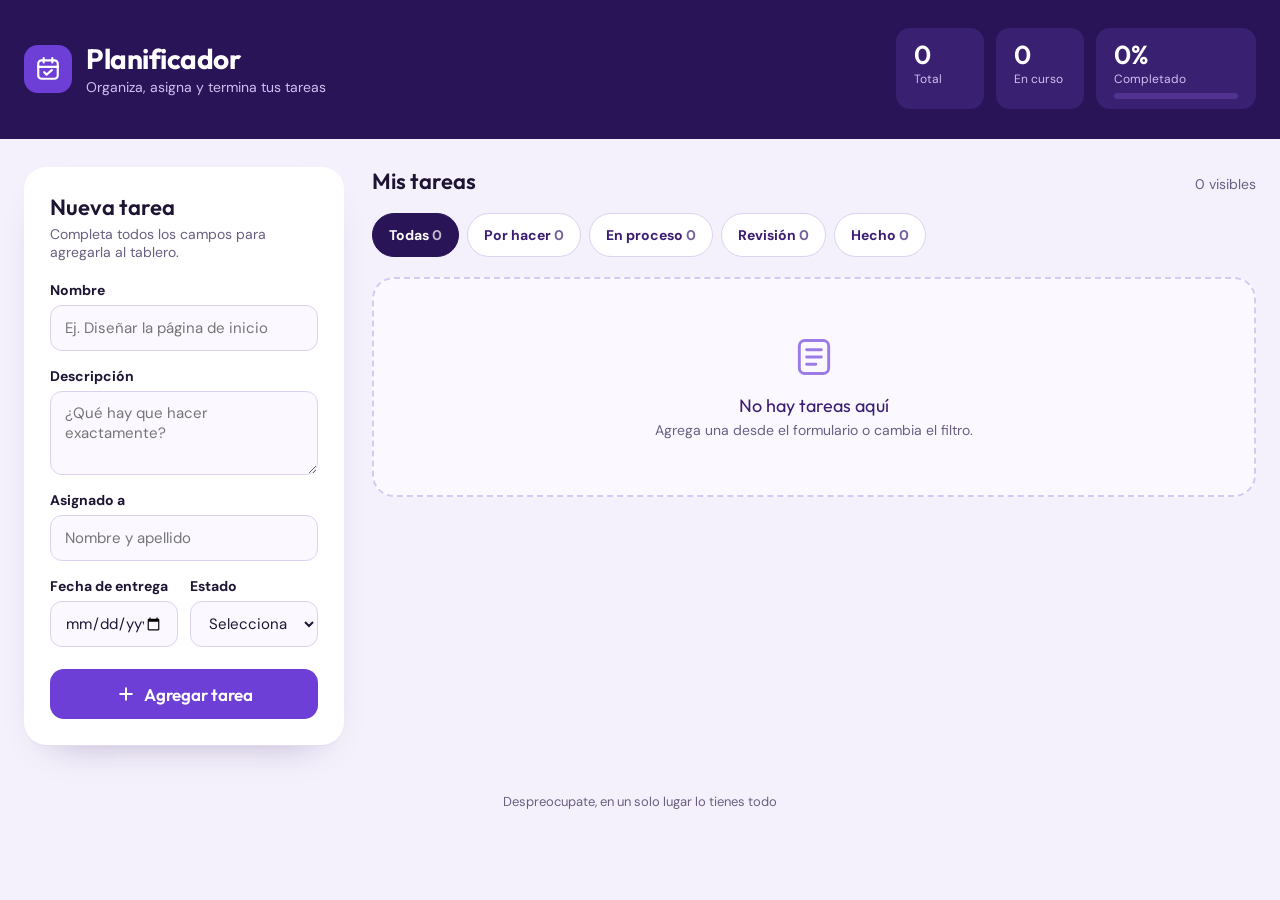
==== index.html @ f37294c6 "Initial commit: Planner" ====
<!DOCTYPE html>
<html lang="es">
<head>
  <meta charset="UTF-8">
  <meta name="viewport" content="width=device-width, initial-scale=1.0">
  <title>Planificador de Tareas</title>
  <link rel="preconnect" href="https://fonts.googleapis.com">
  <link rel="preconnect" href="https://fonts.gstatic.com" crossorigin>
  <link rel="stylesheet" href="https://fonts.googleapis.com/css2?family=Outfit:wght@500;600;700&family=DM+Sans:wght@400;500;700&display=swap">
  <link rel="stylesheet" href="css/styles.css">
</head>
<body>

  <header class="app-header">
    <div class="header-inner">
      <div class="brand">
        <div class="brand-logo" aria-hidden="true">
          <svg width="26" height="26" viewBox="0 0 24 24" fill="none" stroke="currentColor" stroke-width="2" stroke-linecap="round" stroke-linejoin="round"><rect x="3" y="4" width="18" height="17" rx="3"/><path d="M8 2v4M16 2v4M3 10h18"/><path d="M8.5 15l2.2 2.2L15.5 13"/></svg>
        </div>
        <div>
          <h1 class="brand-title">Planificador</h1>
          <p class="brand-subtitle">Organiza, asigna y termina tus tareas</p>
        </div>
      </div>

      <div class="stats" aria-live="polite">
        <div class="stat">
          <div class="stat-value" id="statTotal">0</div>
          <div class="stat-label">Total</div>
        </div>
        <div class="stat">
          <div class="stat-value" id="statActive">0</div>
          <div class="stat-label">En curso</div>
        </div>
        <div class="stat stat-wide">
          <div class="stat-value" id="statPercent">0%</div>
          <div class="stat-label">Completado</div>
          <div class="progress-track"><div class="progress-bar" id="progressBar"></div></div>
        </div>
      </div>
    </div>
  </header>

  <main class="layout">

    <!-- Formulario para crear tareas -->
    <section class="panel form-panel" aria-labelledby="formTitle">
      <h2 class="panel-title" id="formTitle">Nueva tarea</h2>
      <p class="panel-hint">Completa todos los campos para agregarla al tablero.</p>

      <div class="form-alert" id="formErrors" role="alert" hidden></div>

      <form id="taskForm" novalidate>
        <div class="field">
          <label for="taskName">Nombre</label>
          <input class="input" type="text" id="taskName" name="taskName" placeholder="Ej. Diseñar la página de inicio" required>
          <small class="field-error" id="taskNameError"></small>
        </div>

        <div class="field">
          <label for="taskDescription">Descripción</label>
          <textarea class="input" id="taskDescription" name="taskDescription" rows="3" placeholder="¿Qué hay que hacer exactamente?" required></textarea>
          <small class="field-error" id="taskDescriptionError"></small>
        </div>

        <div class="field">
          <label for="taskAssignee">Asignado a</label>
          <input class="input" type="text" id="taskAssignee" name="taskAssignee" placeholder="Nombre y apellido" required>
          <small class="field-error" id="taskAssigneeError"></small>
        </div>

        <div class="field-row">
          <div class="field">
            <label for="taskDueDate">Fecha de entrega</label>
            <input class="input" type="date" id="taskDueDate" name="taskDueDate" required>
            <small class="field-error" id="taskDueDateError"></small>
          </div>

          <div class="field">
            <label for="taskStatus">Estado</label>
            <select class="input" id="taskStatus" name="taskStatus" required>
              <option value="">Selecciona…</option>
              <option value="POR HACER">Por hacer</option>
              <option value="EN PROCESO">En proceso</option>
              <option value="REVISIÓN">Revisión</option>
              <option value="HECHO">Hecho</option>
            </select>
            <small class="field-error" id="taskStatusError"></small>
          </div>
        </div>

        <button type="submit" class="btn btn-primary">
          <svg width="20" height="20" viewBox="0 0 24 24" fill="none" stroke="currentColor" stroke-width="2.4" stroke-linecap="round" aria-hidden="true"><path d="M12 5v14M5 12h14"/></svg>
          Agregar tarea
        </button>
      </form>
    </section>

    <!-- Lista de tareas -->
    <section class="board" aria-labelledby="boardTitle">
      <div class="board-head">
        <h2 class="panel-title" id="boardTitle">Mis tareas</h2>
        <span class="board-count"><span id="visibleCount">0</span> visibles</span>
      </div>

      <div class="filters" id="filters">
        <button type="button" class="chip is-active" data-filter="TODAS" aria-pressed="true">Todas <span class="chip-count" data-count="TODAS">0</span></button>
        <button type="button" class="chip" data-filter="POR HACER" aria-pressed="false">Por hacer <span class="chip-count" data-count="POR HACER">0</span></button>
        <button type="button" class="chip" data-filter="EN PROCESO" aria-pressed="false">En proceso <span class="chip-count" data-count="EN PROCESO">0</span></button>
        <button type="button" class="chip" data-filter="REVISIÓN" aria-pressed="false">Revisión <span class="chip-count" data-count="REVISIÓN">0</span></button>
        <button type="button" class="chip" data-filter="HECHO" aria-pressed="false">Hecho <span class="chip-count" data-count="HECHO">0</span></button>
      </div>

      <div class="empty-state" id="emptyState">
        <svg width="44" height="44" viewBox="0 0 24 24" fill="none" stroke="currentColor" stroke-width="1.6" stroke-linecap="round" stroke-linejoin="round" aria-hidden="true"><rect x="4" y="3" width="16" height="18" rx="3"/><path d="M8 8h8M8 12h8M8 16h5"/></svg>
        <p class="empty-title">No hay tareas aquí</p>
        <p>Agrega una desde el formulario o cambia el filtro.</p>
      </div>

      <!-- Aquí se agregan las tarjetas de las tareas -->
      <div class="tasks-grid" id="tasksContainer"></div>
    </section>
  </main>

  <footer class="app-footer">Despreocupate, en un solo lugar lo tienes todo</footer>

  <script src="js/taskManager.js"></script>
  <script src="js/app.js"></script>
</body>
</html>
---- css/styles.css ----
/* ---------- Colores y medidas ---------- */
:root {
  --ink: #1E1433;
  --ink-body: #554A6E;
  --ink-soft: #6A5F82;
  --purple-950: #2A1458;
  --purple-900: #3B1E73;
  --purple-850: #3A2070;
  --purple-700: #5528B8;
  --purple-600: #6D3FD6;
  --purple-300: #B79BF5;
  --purple-200: #DCD2F0;
  --purple-100: #E7DEFB;
  --lilac-bg: #F5F1FC;
  --paper: #FBF9FF;
  --line: #E4DCF5;
  --line-soft: #EFE9FA;
  --danger: #A1122E;
  --danger-line: #D33C5C;
  --danger-bg: #FDECEF;

  --radius: 22px;
  --font-display: 'Outfit', system-ui, sans-serif;
  --font-body: 'DM Sans', system-ui, sans-serif;
}

* { box-sizing: border-box; }

body {
  margin: 0;
  min-height: 100vh;
  background: var(--lilac-bg);
  color: var(--ink);
  font-family: var(--font-body);
}

[hidden] { display: none !important; }

.sr-only {
  position: absolute;
  width: 1px;
  height: 1px;
  overflow: hidden;
  clip: rect(0 0 0 0);
  white-space: nowrap;
}

/* ---------- Encabezado ---------- */
.app-header {
  padding: 28px 24px 30px;
  background: var(--purple-950);
  color: #FFFFFF;
}

.header-inner {
  max-width: 1280px;
  margin: 0 auto;
  display: flex;
  flex-wrap: wrap;
  align-items: center;
  justify-content: space-between;
  gap: 24px;
}

.brand { display: flex; align-items: center; gap: 14px; }

.brand-logo {
  width: 48px;
  height: 48px;
  border-radius: 14px;
  background: var(--purple-600);
  display: flex;
  align-items: center;
  justify-content: center;
}

.brand-title {
  margin: 0;
  font-family: var(--font-display);
  font-size: 28px;
  font-weight: 700;
  letter-spacing: -0.5px;
}

.brand-subtitle { margin: 2px 0 0; font-size: 14px; color: #CFC0F2; }

.stats { display: flex; flex-wrap: wrap; gap: 12px; }

.stat {
  min-width: 88px;
  padding: 10px 18px;
  border-radius: 14px;
  background: var(--purple-850);
}

.stat-wide { min-width: 160px; }

.stat-value { font-family: var(--font-display); font-size: 26px; font-weight: 600; }
.stat-label { font-size: 12px; color: #CFC0F2; }

.progress-track {
  height: 6px;
  margin-top: 6px;
  border-radius: 6px;
  background: #52338F;
  overflow: hidden;
}

.progress-bar {
  width: 0;
  height: 100%;
  border-radius: 6px;
  background: var(--purple-300);
  transition: width 0.3s;
}

/* ---------- Distribución ---------- */
.layout {
  max-width: 1280px;
  margin: 0 auto;
  padding: 28px 24px 48px;
  display: flex;
  flex-wrap: wrap;
  align-items: flex-start;
  gap: 28px;
}

.panel {
  background: #FFFFFF;
  border-radius: var(--radius);
  box-shadow: 0 1px 0 var(--line), 0 18px 40px -28px rgba(42, 20, 88, 0.45);
}

.form-panel {
  flex: 1 1 320px;
  max-width: 420px;
  padding: 26px;
}

.panel-title {
  margin: 0 0 4px;
  font-family: var(--font-display);
  font-size: 22px;
  font-weight: 600;
}

.panel-hint { margin: 0 0 20px; font-size: 14px; color: var(--ink-soft); }

/* ---------- Formulario ---------- */
#taskForm { display: flex; flex-direction: column; gap: 16px; }

.field { display: flex; flex-direction: column; gap: 6px; min-width: 0; }

.field label { font-size: 14px; font-weight: 700; }

.field-row {
  display: grid;
  grid-template-columns: repeat(2, minmax(0, 1fr));
  gap: 12px;
}

.input {
  width: 100%;
  min-height: 46px;
  padding: 11px 14px;
  border: 1.5px solid var(--purple-200);
  border-radius: 12px;
  background: var(--paper);
  color: var(--ink);
  font: inherit;
  font-size: 15px;
  resize: vertical;
}

.input:focus {
  outline: none;
  border-color: var(--purple-600);
  box-shadow: 0 0 0 4px #E2D6FB;
}

.input.is-invalid {
  border-color: var(--danger-line);
  background: #FFF7F8;
}

.field-error { color: var(--danger); font-size: 13px; }
.field-error:empty { display: none; }

.form-alert {
  margin-bottom: 18px;
  padding: 12px 14px;
  border-radius: 12px;
  background: var(--danger-bg);
  color: #8E1230;
  font-size: 14px;
}

/* ---------- Botones ---------- */
.btn {
  display: flex;
  align-items: center;
  justify-content: center;
  gap: 8px;
  min-height: 50px;
  border: none;
  border-radius: 14px;
  font-family: var(--font-display);
  font-size: 17px;
  font-weight: 600;
  cursor: pointer;
}

.btn-primary {
  margin-top: 6px;
  background: var(--purple-600);
  color: #FFFFFF;
}

.btn-primary:hover { background: var(--purple-700); }

/* ---------- Tablero ---------- */
.board { flex: 999 1 560px; min-width: 0; }

.board-head {
  display: flex;
  flex-wrap: wrap;
  align-items: baseline;
  justify-content: space-between;
  gap: 12px;
  margin-bottom: 14px;
}

.board-count { font-size: 14px; color: var(--ink-soft); }

.filters { display: flex; flex-wrap: wrap; gap: 8px; margin-bottom: 20px; }

.chip {
  min-height: 44px;
  padding: 0 16px;
  border: 1.5px solid var(--purple-200);
  border-radius: 999px;
  background: #FFFFFF;
  color: var(--purple-900);
  font: inherit;
  font-size: 14px;
  font-weight: 700;
  cursor: pointer;
}

.chip:hover { border-color: var(--purple-600); }

.chip.is-active {
  border-color: var(--purple-950);
  background: var(--purple-950);
  color: #FFFFFF;
}

.chip-count { opacity: 0.7; }

.empty-state {
  padding: 56px 24px;
  border: 2px dashed #D6C9F3;
  border-radius: var(--radius);
  background: var(--paper);
  color: var(--ink-soft);
  text-align: center;
}

.empty-state svg { color: #9B7BE6; }
.empty-state p { margin: 4px 0 0; font-size: 14px; }
.empty-state .empty-title { margin-top: 10px; font-family: var(--font-display); font-size: 18px; color: var(--purple-900); }

.tasks-grid {
  display: grid;
  grid-template-columns: repeat(auto-fill, minmax(270px, 1fr));
  gap: 16px;
}

/* ---------- Tarjeta de tarea ---------- */
.task-card {
  display: flex;
  flex-direction: column;
  gap: 12px;
  padding: 20px;
  border-radius: 20px;
  background: #FFFFFF;
  box-shadow: 0 1px 0 var(--line), 0 10px 24px -18px rgba(42, 20, 88, 0.4);
  transition: transform 0.15s, box-shadow 0.15s;
  animation: card-in 0.25s ease-out;
}

.task-card:hover {
  transform: translateY(-2px);
  box-shadow: 0 14px 30px -14px rgba(59, 30, 115, 0.35);
}

@keyframes card-in {
  from { opacity: 0; transform: translateY(8px); }
}

.card-top { display: flex; align-items: center; justify-content: space-between; gap: 8px; }

.badge {
  display: inline-flex;
  align-items: center;
  gap: 6px;
  padding: 5px 11px;
  border-radius: 999px;
  background: var(--badge-bg);
  color: var(--badge-ink);
  font-size: 12px;
  font-weight: 700;
}

.badge-dot { width: 7px; height: 7px; border-radius: 50%; background: var(--badge-dot); }

.card-id { font-size: 12px; font-weight: 700; color: #8B80A3; }

.card-title {
  margin: 0;
  font-family: var(--font-display);
  font-size: 19px;
  font-weight: 600;
  line-height: 1.25;
  overflow-wrap: anywhere;
}

.card-description {
  margin: 0;
  font-size: 14px;
  line-height: 1.5;
  color: var(--ink-body);
  overflow-wrap: anywhere;
}

.card-meta {
  display: flex;
  flex-wrap: wrap;
  align-items: center;
  justify-content: space-between;
  gap: 10px;
  padding-top: 12px;
  border-top: 1px solid var(--line-soft);
}

.card-person { display: flex; align-items: center; gap: 8px; min-width: 0; }

.avatar {
  width: 32px;
  height: 32px;
  flex: none;
  display: flex;
  align-items: center;
  justify-content: center;
  border-radius: 50%;
  background: var(--purple-100);
  color: #4B22B0;
  font-size: 12px;
  font-weight: 700;
}

.person-name {
  font-size: 14px;
  font-weight: 500;
  overflow: hidden;
  text-overflow: ellipsis;
  white-space: nowrap;
}

.card-date { display: flex; align-items: center; gap: 6px; font-size: 13px; color: #3A2F52; }
.card-date svg { color: var(--ink-soft); }

.due { padding: 2px 8px; border-radius: 999px; font-size: 12px; font-weight: 700; }
.due-done { background: #DDF3E8; color: #145C39; }
.due-late { background: #FDE7EA; color: #9A1430; }
.due-today { background: #FDEBD3; color: #7A4100; }
.due-soon { background: #EEEAF5; color: #463C5C; }

.card-actions { display: flex; gap: 8px; }

.card-select-wrap { flex: 1; min-width: 0; }

.card-select {
  width: 100%;
  min-height: 44px;
  padding: 0 10px;
  border: 1px solid var(--purple-200);
  border-radius: 12px;
  background: var(--paper);
  color: var(--ink);
  font: inherit;
  font-size: 14px;
  cursor: pointer;
}

.btn-delete {
  display: flex;
  align-items: center;
  gap: 6px;
  min-height: 44px;
  padding: 0 14px;
  border: 1px solid var(--line);
  border-radius: 12px;
  background: #FFFFFF;
  color: var(--ink-soft);
  font: inherit;
  font-size: 14px;
  font-weight: 700;
  cursor: pointer;
}

.btn-delete:hover {
  border-color: #F3B8C2;
  background: #FDE7EA;
  color: var(--danger);
}

/* Colores de la etiqueta según el estado */
.status-todo     { --badge-bg: #EEEAF5; --badge-ink: #463C5C; --badge-dot: #8B80A3; }
.status-progress { --badge-bg: #E7DEFB; --badge-ink: #4B22B0; --badge-dot: #6D3FD6; }
.status-review   { --badge-bg: #FDEBD3; --badge-ink: #7A4100; --badge-dot: #D9822B; }
.status-done     { --badge-bg: #DDF3E8; --badge-ink: #145C39; --badge-dot: #1F8A5B; }

/* ---------- Pie de página ---------- */
.app-footer {
  padding: 0 24px 32px;
  text-align: center;
  font-size: 13px;
  color: var(--ink-soft);
}

/* ---------- Móvil ---------- */
@media (max-width: 720px) {
  .app-header { padding: 20px 16px; }
  .layout { padding: 20px 16px 40px; }
  .form-panel { max-width: none; }
  .field-row { grid-template-columns: minmax(0, 1fr); }
}
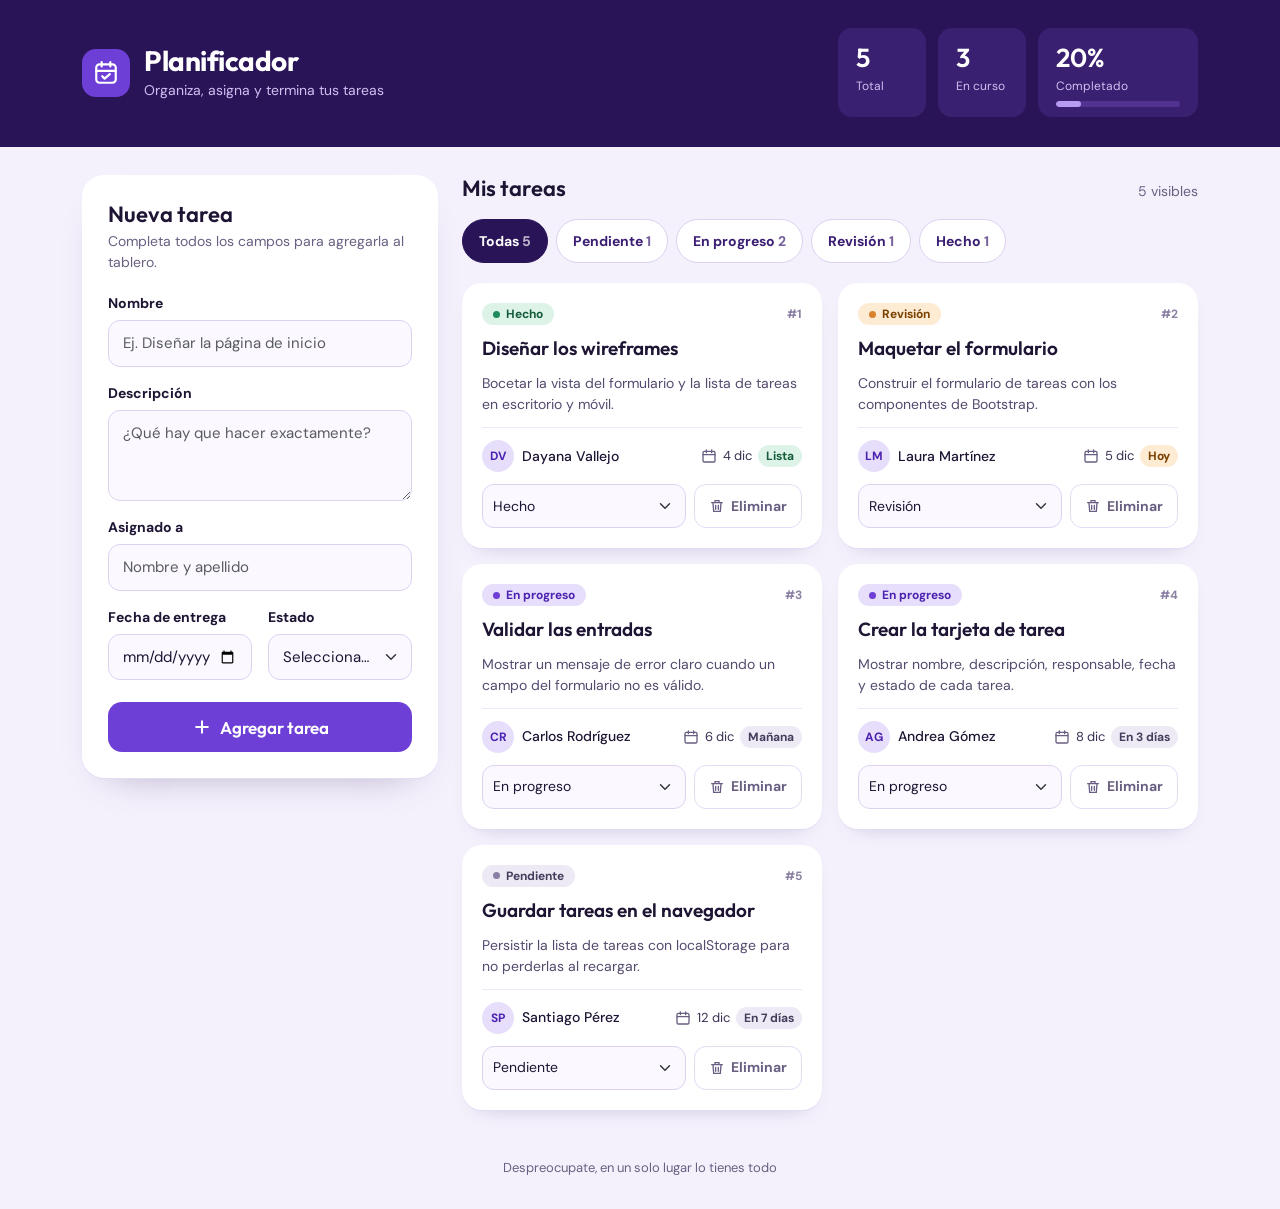
==== commit 2acbf160: "Usar Bootstrap, estados PENDIENTE/EN PROGRESO y 5 tareas de ejemplo" ====
--- a/index.html
+++ b/index.html
@@ -7,12 +7,13 @@
   <link rel="preconnect" href="https://fonts.googleapis.com">
   <link rel="preconnect" href="https://fonts.gstatic.com" crossorigin>
   <link rel="stylesheet" href="https://fonts.googleapis.com/css2?family=Outfit:wght@500;600;700&family=DM+Sans:wght@400;500;700&display=swap">
+  <link rel="stylesheet" href="https://cdn.jsdelivr.net/npm/bootstrap@5.3.3/dist/css/bootstrap.min.css">
   <link rel="stylesheet" href="css/styles.css">
 </head>
 <body>
 
   <header class="app-header">
-    <div class="header-inner">
+    <div class="container-xl header-inner">
       <div class="brand">
         <div class="brand-logo" aria-hidden="true">
           <svg width="26" height="26" viewBox="0 0 24 24" fill="none" stroke="currentColor" stroke-width="2" stroke-linecap="round" stroke-linejoin="round"><rect x="3" y="4" width="18" height="17" rx="3"/><path d="M8 2v4M16 2v4M3 10h18"/><path d="M8.5 15l2.2 2.2L15.5 13"/></svg>
@@ -41,85 +42,92 @@
     </div>
   </header>
 
-  <main class="layout">
+  <main class="container-xl layout">
+    <div class="row g-4 align-items-start">
 
-    <!-- Formulario para crear tareas -->
-    <section class="panel form-panel" aria-labelledby="formTitle">
-      <h2 class="panel-title" id="formTitle">Nueva tarea</h2>
-      <p class="panel-hint">Completa todos los campos para agregarla al tablero.</p>
+      <!-- Formulario para crear tareas -->
+      <div class="col-12 col-lg-5 col-xl-4">
+        <section class="panel form-panel" aria-labelledby="formTitle">
+          <h2 class="panel-title" id="formTitle">Nueva tarea</h2>
+          <p class="panel-hint">Completa todos los campos para agregarla al tablero.</p>
 
-      <div class="form-alert" id="formErrors" role="alert" hidden></div>
+          <div class="alert alert-danger form-alert" id="formErrors" role="alert" hidden></div>
 
-      <form id="taskForm" novalidate>
-        <div class="field">
-          <label for="taskName">Nombre</label>
-          <input class="input" type="text" id="taskName" name="taskName" placeholder="Ej. Diseñar la página de inicio" required>
-          <small class="field-error" id="taskNameError"></small>
-        </div>
+          <form id="taskForm" novalidate>
+            <div class="field">
+              <label class="form-label" for="taskName">Nombre</label>
+              <input class="form-control input" type="text" id="taskName" name="taskName" placeholder="Ej. Diseñar la página de inicio" required>
+              <small class="invalid-feedback field-error" id="taskNameError"></small>
+            </div>
 
-        <div class="field">
-          <label for="taskDescription">Descripción</label>
-          <textarea class="input" id="taskDescription" name="taskDescription" rows="3" placeholder="¿Qué hay que hacer exactamente?" required></textarea>
-          <small class="field-error" id="taskDescriptionError"></small>
-        </div>
+            <div class="field">
+              <label class="form-label" for="taskDescription">Descripción</label>
+              <textarea class="form-control input" id="taskDescription" name="taskDescription" rows="3" placeholder="¿Qué hay que hacer exactamente?" required></textarea>
+              <small class="invalid-feedback field-error" id="taskDescriptionError"></small>
+            </div>
 
-        <div class="field">
-          <label for="taskAssignee">Asignado a</label>
-          <input class="input" type="text" id="taskAssignee" name="taskAssignee" placeholder="Nombre y apellido" required>
-          <small class="field-error" id="taskAssigneeError"></small>
-        </div>
+            <div class="field">
+              <label class="form-label" for="taskAssignee">Asignado a</label>
+              <input class="form-control input" type="text" id="taskAssignee" name="taskAssignee" placeholder="Nombre y apellido" required>
+              <small class="invalid-feedback field-error" id="taskAssigneeError"></small>
+            </div>
 
-        <div class="field-row">
-          <div class="field">
-            <label for="taskDueDate">Fecha de entrega</label>
-            <input class="input" type="date" id="taskDueDate" name="taskDueDate" required>
-            <small class="field-error" id="taskDueDateError"></small>
+            <div class="row g-3">
+              <div class="col-sm-6 field">
+                <label class="form-label" for="taskDueDate">Fecha de entrega</label>
+                <input class="form-control input" type="date" id="taskDueDate" name="taskDueDate" required>
+                <small class="invalid-feedback field-error" id="taskDueDateError"></small>
+              </div>
+
+              <div class="col-sm-6 field">
+                <label class="form-label" for="taskStatus">Estado</label>
+                <select class="form-select input" id="taskStatus" name="taskStatus" required>
+                  <option value="">Selecciona…</option>
+                  <option value="PENDIENTE">Pendiente</option>
+                  <option value="EN PROGRESO">En progreso</option>
+                  <option value="REVISIÓN">Revisión</option>
+                  <option value="HECHO">Hecho</option>
+                </select>
+                <small class="invalid-feedback field-error" id="taskStatusError"></small>
+              </div>
+            </div>
+
+            <button type="submit" class="btn btn-primary">
+              <svg width="20" height="20" viewBox="0 0 24 24" fill="none" stroke="currentColor" stroke-width="2.4" stroke-linecap="round" aria-hidden="true"><path d="M12 5v14M5 12h14"/></svg>
+              Agregar tarea
+            </button>
+          </form>
+        </section>
+      </div>
+
+      <!-- Lista de tareas -->
+      <div class="col-12 col-lg-7 col-xl-8">
+        <section class="board" aria-labelledby="boardTitle">
+          <div class="board-head">
+            <h2 class="panel-title" id="boardTitle">Mis tareas</h2>
+            <span class="board-count"><span id="visibleCount">0</span> visibles</span>
           </div>
 
-          <div class="field">
-            <label for="taskStatus">Estado</label>
-            <select class="input" id="taskStatus" name="taskStatus" required>
-              <option value="">Selecciona…</option>
-              <option value="POR HACER">Por hacer</option>
-              <option value="EN PROCESO">En proceso</option>
-              <option value="REVISIÓN">Revisión</option>
-              <option value="HECHO">Hecho</option>
-            </select>
-            <small class="field-error" id="taskStatusError"></small>
+          <div class="filters" id="filters">
+            <button type="button" class="chip is-active" data-filter="TODAS" aria-pressed="true">Todas <span class="chip-count" data-count="TODAS">0</span></button>
+            <button type="button" class="chip" data-filter="PENDIENTE" aria-pressed="false">Pendiente <span class="chip-count" data-count="PENDIENTE">0</span></button>
+            <button type="button" class="chip" data-filter="EN PROGRESO" aria-pressed="false">En progreso <span class="chip-count" data-count="EN PROGRESO">0</span></button>
+            <button type="button" class="chip" data-filter="REVISIÓN" aria-pressed="false">Revisión <span class="chip-count" data-count="REVISIÓN">0</span></button>
+            <button type="button" class="chip" data-filter="HECHO" aria-pressed="false">Hecho <span class="chip-count" data-count="HECHO">0</span></button>
           </div>
-        </div>
 
-        <button type="submit" class="btn btn-primary">
-          <svg width="20" height="20" viewBox="0 0 24 24" fill="none" stroke="currentColor" stroke-width="2.4" stroke-linecap="round" aria-hidden="true"><path d="M12 5v14M5 12h14"/></svg>
-          Agregar tarea
-        </button>
-      </form>
-    </section>
+          <div class="empty-state" id="emptyState">
+            <svg width="44" height="44" viewBox="0 0 24 24" fill="none" stroke="currentColor" stroke-width="1.6" stroke-linecap="round" stroke-linejoin="round" aria-hidden="true"><rect x="4" y="3" width="16" height="18" rx="3"/><path d="M8 8h8M8 12h8M8 16h5"/></svg>
+            <p class="empty-title">No hay tareas aquí</p>
+            <p>Agrega una desde el formulario o cambia el filtro.</p>
+          </div>
 
-    <!-- Lista de tareas -->
-    <section class="board" aria-labelledby="boardTitle">
-      <div class="board-head">
-        <h2 class="panel-title" id="boardTitle">Mis tareas</h2>
-        <span class="board-count"><span id="visibleCount">0</span> visibles</span>
+          <!-- Aquí se agregan las tarjetas de las tareas (una columna de Bootstrap por tarjeta) -->
+          <div class="row row-cols-1 row-cols-md-2 row-cols-xxl-3 g-3" id="tasksContainer"></div>
+        </section>
       </div>
 
-      <div class="filters" id="filters">
-        <button type="button" class="chip is-active" data-filter="TODAS" aria-pressed="true">Todas <span class="chip-count" data-count="TODAS">0</span></button>
-        <button type="button" class="chip" data-filter="POR HACER" aria-pressed="false">Por hacer <span class="chip-count" data-count="POR HACER">0</span></button>
-        <button type="button" class="chip" data-filter="EN PROCESO" aria-pressed="false">En proceso <span class="chip-count" data-count="EN PROCESO">0</span></button>
-        <button type="button" class="chip" data-filter="REVISIÓN" aria-pressed="false">Revisión <span class="chip-count" data-count="REVISIÓN">0</span></button>
-        <button type="button" class="chip" data-filter="HECHO" aria-pressed="false">Hecho <span class="chip-count" data-count="HECHO">0</span></button>
-      </div>
-
-      <div class="empty-state" id="emptyState">
-        <svg width="44" height="44" viewBox="0 0 24 24" fill="none" stroke="currentColor" stroke-width="1.6" stroke-linecap="round" stroke-linejoin="round" aria-hidden="true"><rect x="4" y="3" width="16" height="18" rx="3"/><path d="M8 8h8M8 12h8M8 16h5"/></svg>
-        <p class="empty-title">No hay tareas aquí</p>
-        <p>Agrega una desde el formulario o cambia el filtro.</p>
-      </div>
-
-      <!-- Aquí se agregan las tarjetas de las tareas -->
-      <div class="tasks-grid" id="tasksContainer"></div>
-    </section>
+    </div>
   </main>
 
   <footer class="app-footer">Despreocupate, en un solo lugar lo tienes todo</footer>
--- a/css/styles.css
+++ b/css/styles.css
@@ -47,14 +47,12 @@
 
 /* ---------- Encabezado ---------- */
 .app-header {
-  padding: 28px 24px 30px;
+  padding: 28px 12px 30px;
   background: var(--purple-950);
   color: #FFFFFF;
 }
 
 .header-inner {
-  max-width: 1280px;
-  margin: 0 auto;
   display: flex;
   flex-wrap: wrap;
   align-items: center;
@@ -114,16 +112,8 @@
   transition: width 0.3s;
 }
 
-/* ---------- Distribución ---------- */
-.layout {
-  max-width: 1280px;
-  margin: 0 auto;
-  padding: 28px 24px 48px;
-  display: flex;
-  flex-wrap: wrap;
-  align-items: flex-start;
-  gap: 28px;
-}
+/* ---------- Distribución (columnas con la grilla de Bootstrap) ---------- */
+.layout { padding-top: 28px; padding-bottom: 48px; }
 
 .panel {
   background: #FFFFFF;
@@ -131,11 +121,7 @@
   box-shadow: 0 1px 0 var(--line), 0 18px 40px -28px rgba(42, 20, 88, 0.45);
 }
 
-.form-panel {
-  flex: 1 1 320px;
-  max-width: 420px;
-  padding: 26px;
-}
+.form-panel { padding: 26px; }
 
 .panel-title {
   margin: 0 0 4px;
@@ -151,13 +137,7 @@
 
 .field { display: flex; flex-direction: column; gap: 6px; min-width: 0; }
 
-.field label { font-size: 14px; font-weight: 700; }
-
-.field-row {
-  display: grid;
-  grid-template-columns: repeat(2, minmax(0, 1fr));
-  gap: 12px;
-}
+.field label { margin: 0; font-size: 14px; font-weight: 700; }
 
 .input {
   width: 100%;
@@ -165,13 +145,15 @@
   padding: 11px 14px;
   border: 1.5px solid var(--purple-200);
   border-radius: 12px;
-  background: var(--paper);
+  background-color: var(--paper);
   color: var(--ink);
   font: inherit;
   font-size: 15px;
   resize: vertical;
 }
 
+.form-select.input { padding-right: 40px; }
+
 .input:focus {
   outline: none;
   border-color: var(--purple-600);
@@ -180,15 +162,16 @@
 
 .input.is-invalid {
   border-color: var(--danger-line);
-  background: #FFF7F8;
-}
-
-.field-error { color: var(--danger); font-size: 13px; }
+  background-color: #FFF7F8;
+}
+
+.field-error { margin-top: 0; color: var(--danger); font-size: 13px; }
 .field-error:empty { display: none; }
 
 .form-alert {
   margin-bottom: 18px;
   padding: 12px 14px;
+  border: 1px solid #F3B8C2;
   border-radius: 12px;
   background: var(--danger-bg);
   color: #8E1230;
@@ -210,16 +193,20 @@
   cursor: pointer;
 }
 
+/* Colores del botón primario de Bootstrap con la paleta morada */
 .btn-primary {
   margin-top: 6px;
-  background: var(--purple-600);
-  color: #FFFFFF;
-}
-
-.btn-primary:hover { background: var(--purple-700); }
+  --bs-btn-color: #FFFFFF;
+  --bs-btn-bg: var(--purple-600);
+  --bs-btn-hover-color: #FFFFFF;
+  --bs-btn-hover-bg: var(--purple-700);
+  --bs-btn-active-color: #FFFFFF;
+  --bs-btn-active-bg: var(--purple-900);
+  --bs-btn-focus-shadow-rgb: 109, 63, 214;
+}
 
 /* ---------- Tablero ---------- */
-.board { flex: 999 1 560px; min-width: 0; }
+.board { min-width: 0; }
 
 .board-head {
   display: flex;
@@ -270,19 +257,16 @@
 .empty-state p { margin: 4px 0 0; font-size: 14px; }
 .empty-state .empty-title { margin-top: 10px; font-family: var(--font-display); font-size: 18px; color: var(--purple-900); }
 
-.tasks-grid {
-  display: grid;
-  grid-template-columns: repeat(auto-fill, minmax(270px, 1fr));
-  gap: 16px;
-}
-
 /* ---------- Tarjeta de tarea ---------- */
 .task-card {
+  height: 100%;
   display: flex;
   flex-direction: column;
   gap: 12px;
   padding: 20px;
+  border: none;
   border-radius: 20px;
+  color: var(--ink);
   background: #FFFFFF;
   box-shadow: 0 1px 0 var(--line), 0 10px 24px -18px rgba(42, 20, 88, 0.4);
   transition: transform 0.15s, box-shadow 0.15s;
@@ -316,7 +300,7 @@
 
 .card-id { font-size: 12px; font-weight: 700; color: #8B80A3; }
 
-.card-title {
+.task-card .card-title {
   margin: 0;
   font-family: var(--font-display);
   font-size: 19px;
@@ -325,7 +309,7 @@
   overflow-wrap: anywhere;
 }
 
-.card-description {
+.task-card .card-description {
   margin: 0;
   font-size: 14px;
   line-height: 1.5;
@@ -383,14 +367,19 @@
 .card-select {
   width: 100%;
   min-height: 44px;
-  padding: 0 10px;
+  padding: 0 34px 0 10px;
   border: 1px solid var(--purple-200);
   border-radius: 12px;
-  background: var(--paper);
+  background-color: var(--paper);
   color: var(--ink);
   font: inherit;
   font-size: 14px;
   cursor: pointer;
+}
+
+.card-select:focus {
+  border-color: var(--purple-600);
+  box-shadow: 0 0 0 4px #E2D6FB;
 }
 
 .btn-delete {
@@ -431,8 +420,6 @@
 
 /* ---------- Móvil ---------- */
 @media (max-width: 720px) {
-  .app-header { padding: 20px 16px; }
-  .layout { padding: 20px 16px 40px; }
-  .form-panel { max-width: none; }
-  .field-row { grid-template-columns: minmax(0, 1fr); }
-}
+  .app-header { padding: 20px 4px; }
+  .layout { padding-top: 20px; padding-bottom: 40px; }
+}
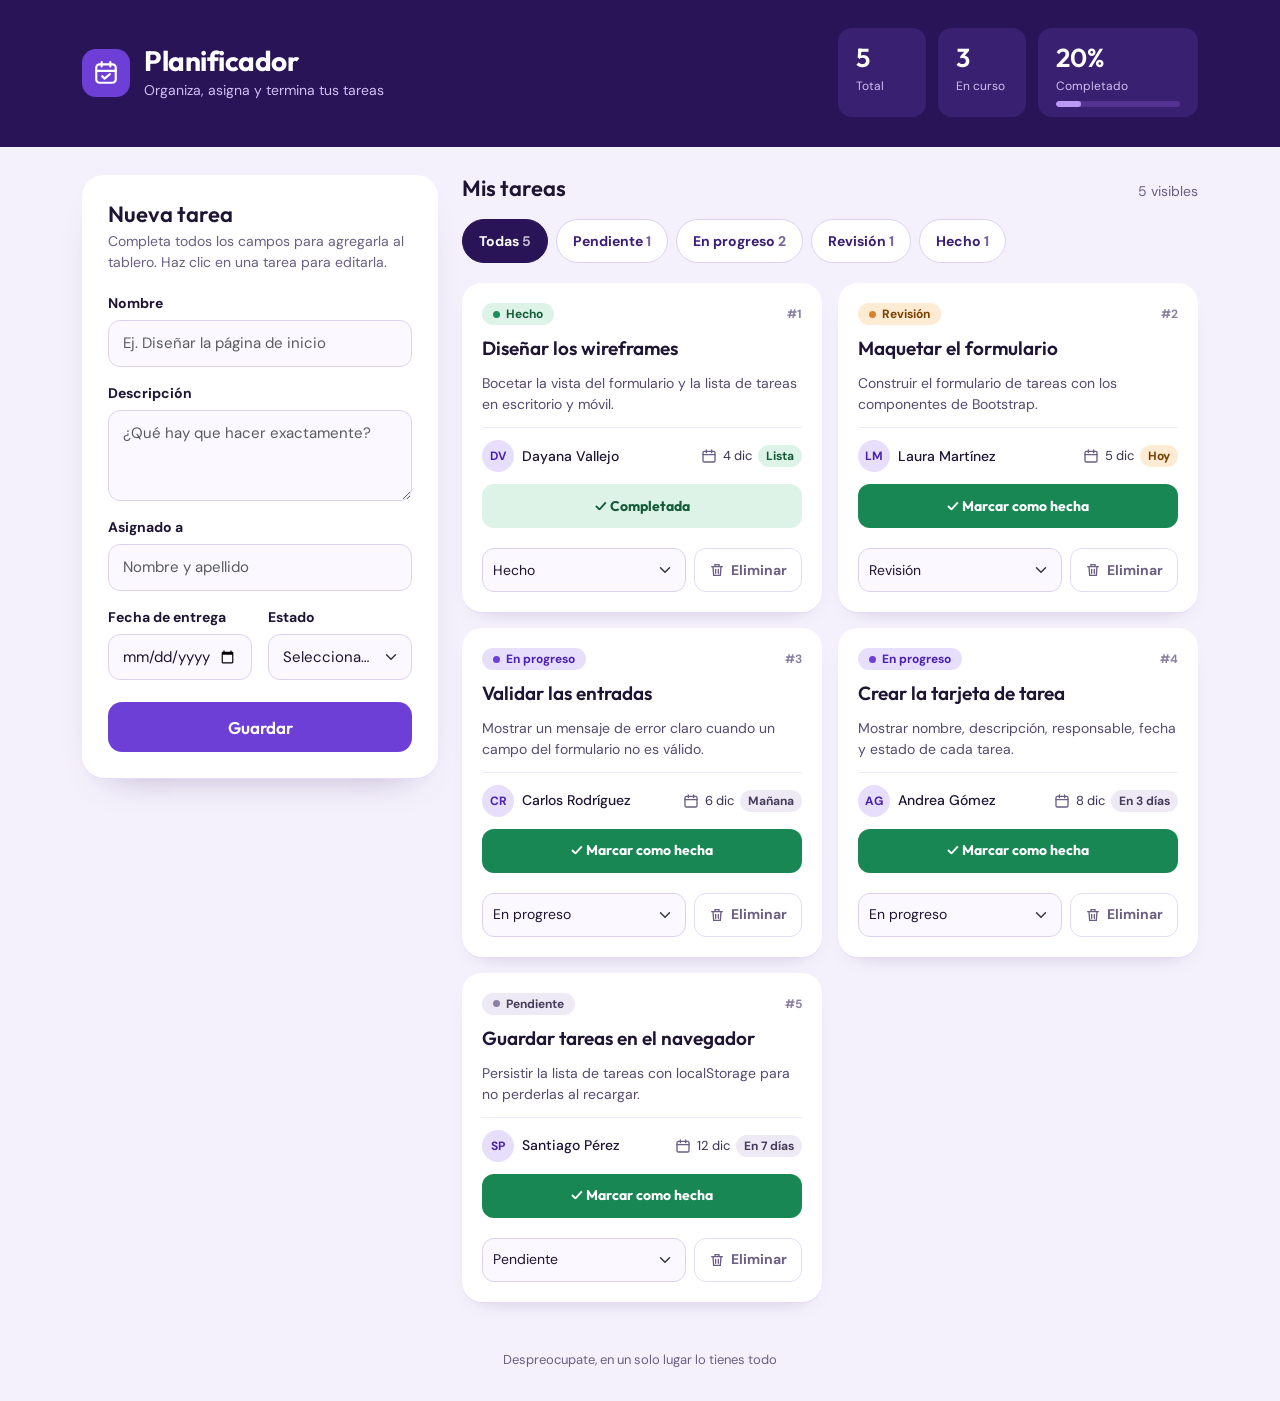
==== commit 49cf2cd0: "Editar tareas desde el formulario y agregar pruebas unitarias" ====
--- a/index.html
+++ b/index.html
@@ -49,7 +49,7 @@
       <div class="col-12 col-lg-5 col-xl-4">
         <section class="panel form-panel" aria-labelledby="formTitle">
           <h2 class="panel-title" id="formTitle">Nueva tarea</h2>
-          <p class="panel-hint">Completa todos los campos para agregarla al tablero.</p>
+          <p class="panel-hint">Completa todos los campos para agregarla al tablero. Haz clic en una tarea para editarla.</p>
 
           <div class="alert alert-danger form-alert" id="formErrors" role="alert" hidden></div>
 
@@ -92,10 +92,10 @@
               </div>
             </div>
 
-            <button type="submit" class="btn btn-primary">
-              <svg width="20" height="20" viewBox="0 0 24 24" fill="none" stroke="currentColor" stroke-width="2.4" stroke-linecap="round" aria-hidden="true"><path d="M12 5v14M5 12h14"/></svg>
-              Agregar tarea
-            </button>
+            <div class="form-buttons">
+              <button type="submit" class="btn btn-primary" id="submitButton">Guardar</button>
+              <button type="button" class="btn btn-outline-secondary" id="cancelEdit" hidden>Cancelar</button>
+            </div>
           </form>
         </section>
       </div>
--- a/css/styles.css
+++ b/css/styles.css
@@ -404,6 +404,39 @@
   color: var(--danger);
 }
 
+/* Botones del formulario: Guardar / Actualizar y Cancelar */
+.form-buttons { display: flex; gap: 10px; margin-top: 6px; }
+.form-buttons .btn { flex: 1; margin-top: 0; }
+.form-buttons .btn[hidden] { display: none; }
+.form-buttons .btn-outline-secondary { border: 1px solid var(--line); }
+
+/* Las tarjetas se pueden pulsar para editarlas */
+.task-card { cursor: pointer; }
+.task-col.is-editing .task-card {
+  outline: 3px solid var(--purple-600);
+  outline-offset: 2px;
+}
+
+/* Los íconos no reciben el clic: así event.target siempre es el botón */
+.task-card button svg { pointer-events: none; }
+
+/* Tarea 7: botón para marcar la tarea como completada */
+.done-button {
+  width: 100%;
+  min-height: 44px;
+  margin-bottom: 8px;
+  border-radius: 12px;
+  font-size: 14px;
+  font-weight: 700;
+}
+
+.done-button:disabled {
+  background: #DDF3E8;
+  border-color: #DDF3E8;
+  color: #145C39;
+  opacity: 1;
+}
+
 /* Colores de la etiqueta según el estado */
 .status-todo     { --badge-bg: #EEEAF5; --badge-ink: #463C5C; --badge-dot: #8B80A3; }
 .status-progress { --badge-bg: #E7DEFB; --badge-ink: #4B22B0; --badge-dot: #6D3FD6; }
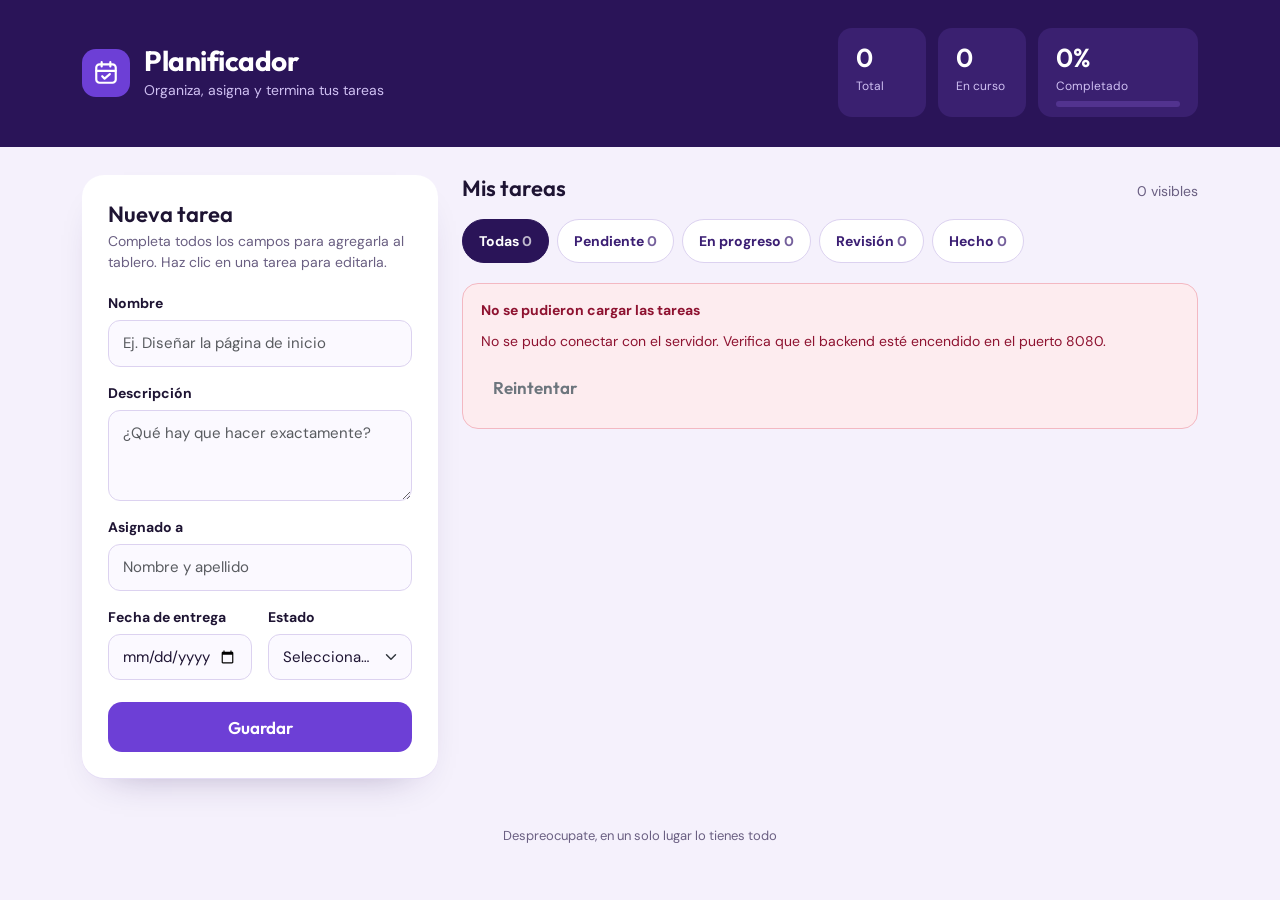
==== commit 152186e6: "Conectar el frontend con la API del backend y quitar localStorage" ====
--- a/index.html
+++ b/index.html
@@ -116,6 +116,13 @@
             <button type="button" class="chip" data-filter="HECHO" aria-pressed="false">Hecho <span class="chip-count" data-count="HECHO">0</span></button>
           </div>
 
+          <!-- Aviso cuando no se puede conectar con el backend -->
+          <div class="alert board-error" id="boardError" role="alert" hidden>
+            <p class="board-error-title">No se pudieron cargar las tareas</p>
+            <p id="boardErrorText"></p>
+            <button type="button" class="btn btn-outline-secondary" id="retryButton">Reintentar</button>
+          </div>
+
           <div class="empty-state" id="emptyState">
             <svg width="44" height="44" viewBox="0 0 24 24" fill="none" stroke="currentColor" stroke-width="1.6" stroke-linecap="round" stroke-linejoin="round" aria-hidden="true"><rect x="4" y="3" width="16" height="18" rx="3"/><path d="M8 8h8M8 12h8M8 16h5"/></svg>
             <p class="empty-title">No hay tareas aquí</p>
@@ -132,7 +139,11 @@
 
   <footer class="app-footer">Despreocupate, en un solo lugar lo tienes todo</footer>
 
+  <!-- Notificaciones (éxito o error) -->
+  <div class="toast-stack" id="toastStack" aria-live="polite"></div>
+
   <script src="js/taskManager.js"></script>
+  <script src="js/api.js"></script>
   <script src="js/app.js"></script>
 </body>
 </html>
--- a/css/styles.css
+++ b/css/styles.css
@@ -178,6 +178,51 @@
   font-size: 14px;
 }
 
+/* ---------- Aviso de conexión con el backend ---------- */
+.board-error {
+  margin-bottom: 18px;
+  padding: 16px 18px;
+  border: 1px solid #F3B8C2;
+  border-radius: 16px;
+  background: var(--danger-bg);
+  color: #8E1230;
+  font-size: 14px;
+}
+
+.board-error p { margin-bottom: 10px; }
+.board-error-title { font-weight: 700; }
+
+/* ---------- Notificaciones (toast) ---------- */
+.toast-stack {
+  position: fixed;
+  right: 16px;
+  bottom: 16px;
+  z-index: 1080;
+  display: flex;
+  flex-direction: column;
+  gap: 10px;
+  max-width: min(360px, calc(100vw - 32px));
+}
+
+.app-toast {
+  padding: 12px 16px;
+  border-radius: 12px;
+  color: #fff;
+  font-size: 14px;
+  box-shadow: 0 8px 24px rgba(30, 20, 51, 0.2);
+  animation: toast-in 0.25s ease-out;
+  transition: opacity 0.3s, transform 0.3s;
+}
+
+.app-toast-success { background: var(--purple-700); }
+.app-toast-error { background: var(--danger); }
+.app-toast.is-leaving { opacity: 0; transform: translateY(8px); }
+
+@keyframes toast-in {
+  from { opacity: 0; transform: translateY(8px); }
+  to { opacity: 1; transform: translateY(0); }
+}
+
 /* ---------- Botones ---------- */
 .btn {
   display: flex;
